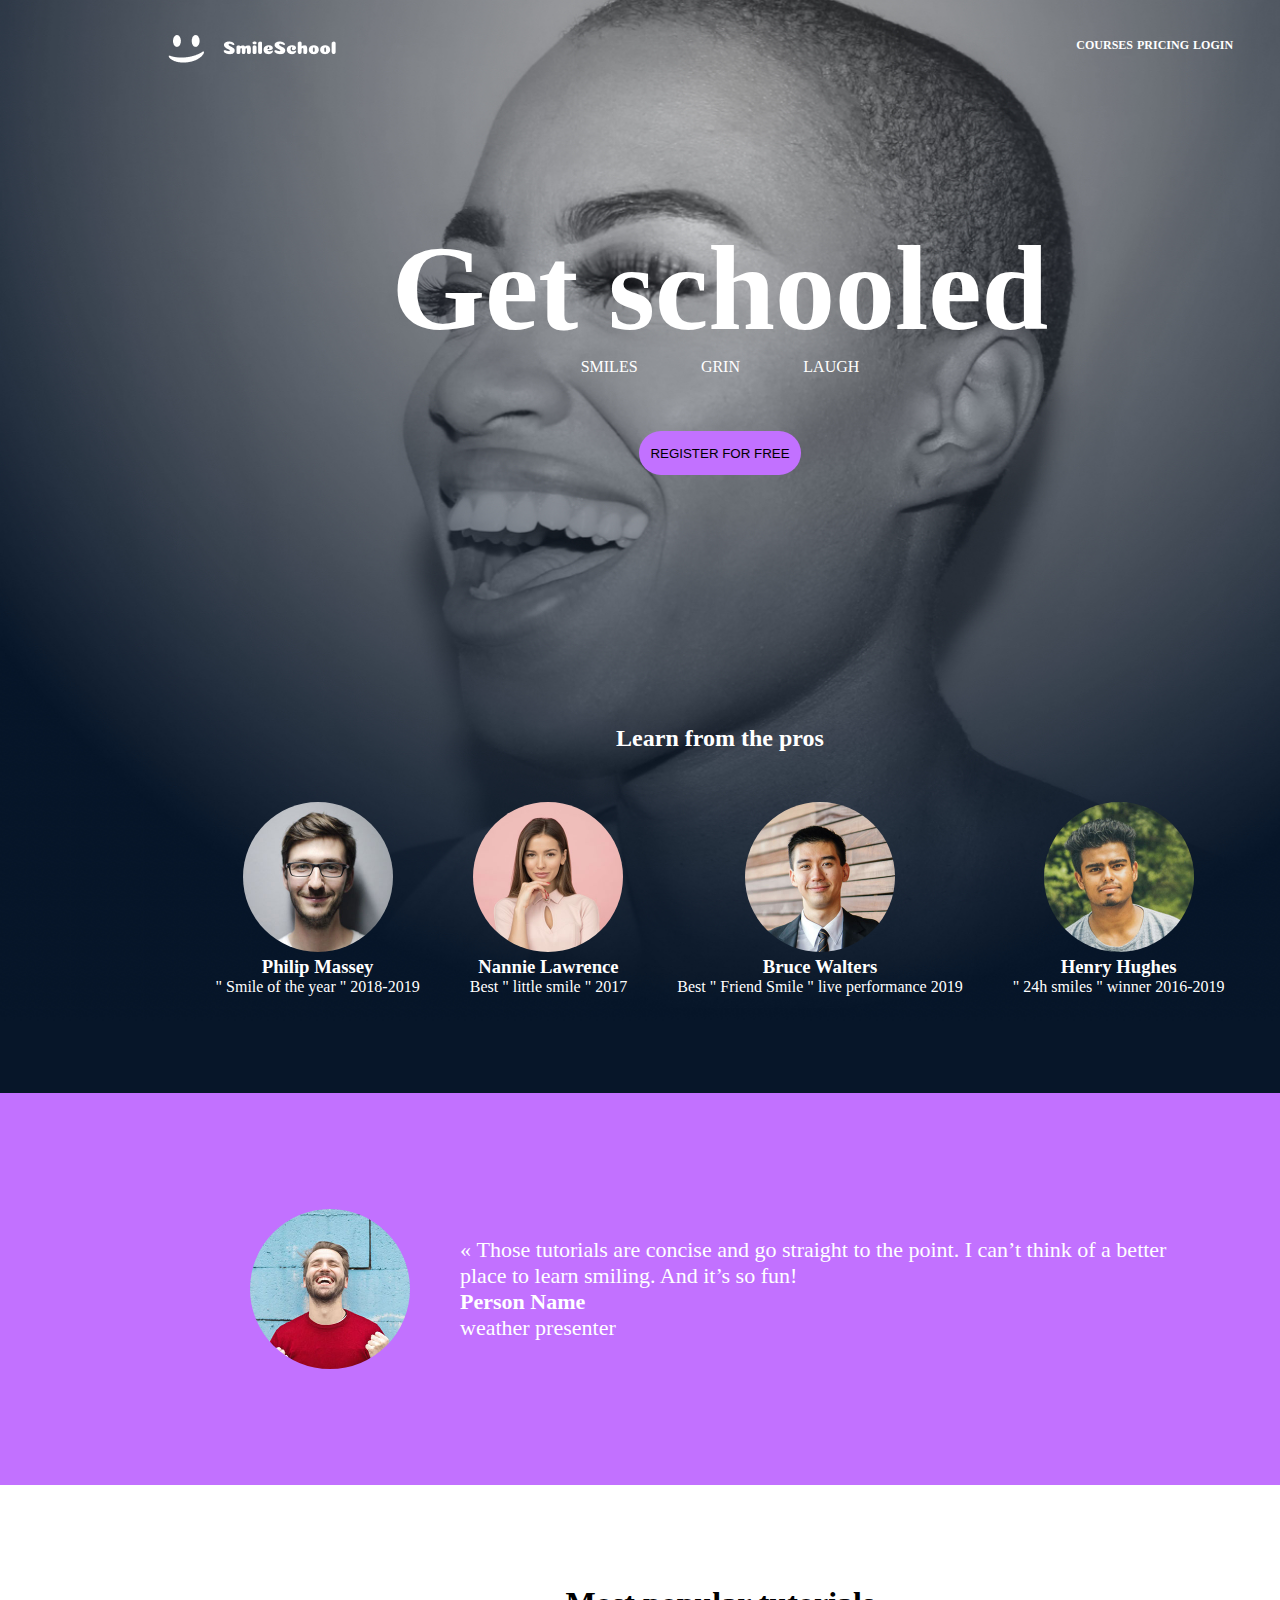
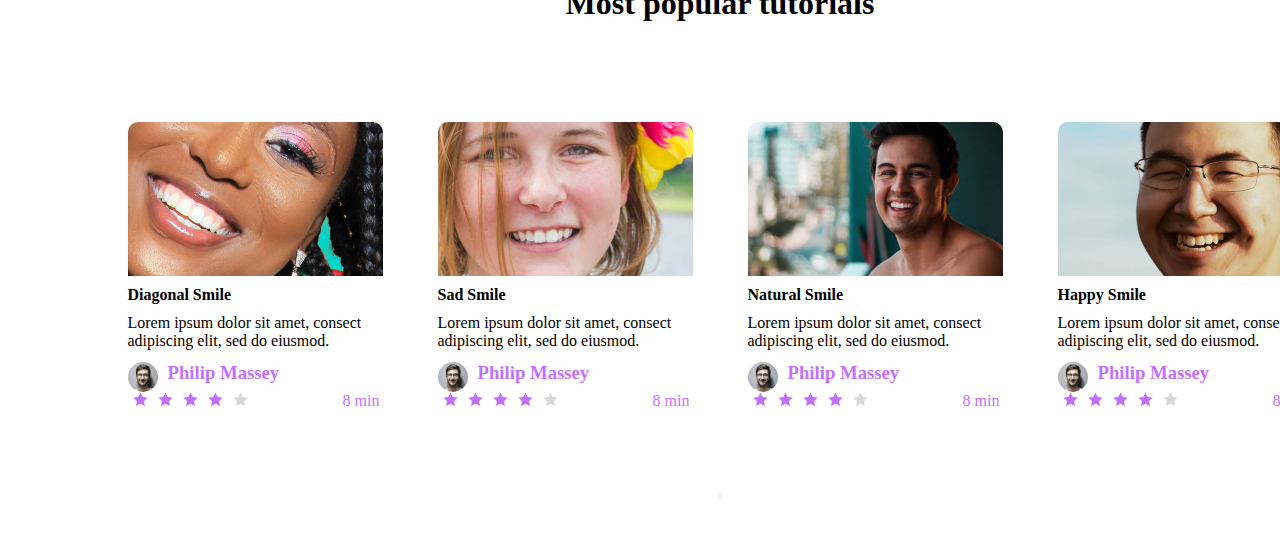
==== css_advanced/index.html @ 3825d34f "finished quote section and added tutorial section" ====
<!DOCTYPE html>
<html>
    <head>
        <link rel="stylesheet" href="./styles.css">
    </head>
    <body>
        <header>
            <div id="header_bar">
                <a><img src="./images/logo.png"></a>
                <nav>
                    <a>COURSES</a>
                    <a>PRICING</a>
                    <a>LOGIN</a>
                </nav>
            </div>

            <!-- Banner -->
            <section id="main_part">
                <div id="get_schooled">
                    <h1>Get schooled</h1>
                    <div>
                        <p>SMILES</p>
                        <p>GRIN</p>
                        <p>LAUGH</p>
                    </div>
                    <button id="register_button">REGISTER FOR FREE</button>
                </div>

                <div id="pros">
                    <h2>Learn from the pros</h2>
                    <div id="profiles">
                        <div>
                            <img src="./images/profile_1.jpg">
                            <h3>Philip Massey</h3>
                            <p>" Smile of the year " 2018-2019</p>
                        </div>
                        <div>
                            <img src="./images/profile_2.jpg">
                            <h3>Nannie Lawrence</h3>
                            <p>Best " little smile " 2017</p>
                        </div>
                        <div>
                            <img src="./images/profile_3.jpg">
                            <h3>Bruce Walters</h3>
                            <p>Best " Friend Smile " live performance 2019</p>
                        </div>
                        <div>
                            <img src="./images/profile_4.jpg">
                            <h3>Henry Hughes</h3>
                            <p>" 24h smiles " winner 2016-2019</p>
                        </div>
                    </div>
                </div>
            </section>
        </header>

        <main>
            <!-- Quote -->
            <section id="quote_part">
                <div>
                    <img src="./images/profile_5.jpg">
                    <div>
                        <blockquote>« Those tutorials are concise and go straight to the point. I can’t think of a better place to learn smiling. And it’s so fun!</blockquote>
                        <p class="bold">Person Name</p>
                        <p>weather presenter</p>
                    </div>
                </div>
            </section>

            <!-- Videos -->
            <section id="tutorials_part">
                <h1>Most popular tutorials</h1>
                <div id="tutorials">
                    <!-- Diagonal Smile -->
                    <div class="tuto_video">
                        <img src="./images/thumbnail_4.jpg">
                        <h2>Diagonal Smile</h2>
                        <p>Lorem ipsum dolor sit amet, consect adipiscing elit, sed do eiusmod.</p>
                        <div class="author">
                            <img src="./images/profile_1.jpg">
                            <h3>Philip Massey</h3>
                        </div>
                        <div class="rating">
                            <img src="./images/star_on.png">
                            <img src="./images/star_on.png">
                            <img src="./images/star_on.png">
                            <img src="./images/star_on.png">
                            <img src="./images/star_off.png">
                            <p>8 min</p>
                        </div>
                    </div>
                    
                    <!-- Sad Smile -->
                    <div class="tuto_video">
                        <img src="./images/thumbnail_3.jpg">
                        <h2>Sad Smile</h2>
                        <p>Lorem ipsum dolor sit amet, consect adipiscing elit, sed do eiusmod.</p>
                        <div class="author">
                            <img src="./images/profile_1.jpg">
                            <h3>Philip Massey</h3>
                        </div>
                        <div class="rating">
                            <img src="./images/star_on.png">
                            <img src="./images/star_on.png">
                            <img src="./images/star_on.png">
                            <img src="./images/star_on.png">
                            <img src="./images/star_off.png">
                            <p>8 min</p>
                        </div>
                    </div>
                    
                    <!-- Natural Smile -->
                    <div class="tuto_video">
                        <img src="./images/thumbnail_1.jpg">
                        <h2>Natural Smile</h2>
                        <p>Lorem ipsum dolor sit amet, consect adipiscing elit, sed do eiusmod.</p>
                        <div class="author">
                            <img src="./images/profile_1.jpg">
                            <h3>Philip Massey</h3>
                        </div>
                        <div class="rating">
                            <img src="./images/star_on.png">
                            <img src="./images/star_on.png">
                            <img src="./images/star_on.png">
                            <img src="./images/star_on.png">
                            <img src="./images/star_off.png">
                            <p>8 min</p>
                        </div>
                    </div>
                    
                    <!-- Happy Smile -->
                    <div class="tuto_video">
                        <img src="./images/thumbnail_2.jpg">
                        <h2>Happy Smile</h2>
                        <p>Lorem ipsum dolor sit amet, consect adipiscing elit, sed do eiusmod.</p>
                        <div class="author">
                            <img src="./images/profile_1.jpg">
                            <h3>Philip Massey</h3>
                        </div>
                        <div class="rating">
                            <img src="./images/star_on.png">
                            <img src="./images/star_on.png">
                            <img src="./images/star_on.png">
                            <img src="./images/star_on.png">
                            <img src="./images/star_off.png">
                            <p>8 min</p>
                        </div>
                    </div>
                </div>
            </section>

            <!-- Membership -->
            <section>
                <h1></h1>
                <div>
                    <div>
                        <img>
                        <h2></h2>
                        <p></p>
                    </div>
                    <div>
                        <img>
                        <h2></h2>
                        <p></p>
                    </div>
                    <div>
                        <img>
                        <h2></h2>
                        <p></p>
                    </div>
                    <div>
                        <img>
                        <h2></h2>
                        <p></p>
                    </div>
                </div>
                <button></button>
            </section>

            <!-- FAQ -->
            <section>
                <h1></h1>
                <div>
                    <div>
                        <div>
                            <h2></h2>
                            <p></p>
                        </div>
                        <div>
                            <h2></h2>
                            <p></p>
                        </div>
                    </div>
                    <div>
                        <div>
                            <h2></h2>
                            <p></p>
                        </div>
                        <div>
                            <h2></h2>
                            <p></p>
                        </div>
                    </div>
                </div>
            </section>
        </main>

        <!--Footer -->
        <footer>
            <div>
                <div>
                    <a><img></a>
                    <div>
                        <a><img></a>
                        <a><img></a>
                        <a><img></a>
                    </div>
                    <text></text>
                </div>
            </div>
        </footer>
    </body>
</html>
---- css_advanced/styles.css ----
* {
    margin: 0;
    padding: 0;
}

body {
    text-align: center;
    font-family: "Source Sans Pro";
    width: 1440px;
    height: auto;
}

header {
    background-image: url(./images/pic_1.jpg);
    background-size: cover;
    width: 100%;
    height: 1093px;
    display: flex;
    justify-content: center;
    align-items: center;
    color: #FFFFFF;
}

#header_bar {
    width: 1103.41px;
    height: 29.46px;
    position: absolute;
    top: 35.02px;
    display: flex;
    flex-direction: row;
    justify-content: space-between;
}

#header_bar a {
    width: 167.02px;
    height: 29.46px;
}

#header_bar nav {
    justify-self: flex-end;
    width: 234px;
    height: 15px;
}

#header_bar nav a {
    font-weight: bold;
    font-size: 12px;
}

#main_part {
    position: absolute;
    top: 220px;
}

#get_schooled {
    display: flex;
    justify-content: center;
    flex-direction: column;
    align-items: center;
}

#get_schooled h1 {
    font-size: 120px;
    font-weight: bold;
}

#get_schooled div {
    width: 342px;
    display: flex;
    flex-direction: row;
    justify-content: space-around;
}

#register_button {
    width: 162px;
    height: 44px;
    margin-top: 55px;
    background-color: #C271FF;
    border: none;
    border-radius: 22px;
}

#pros {
    width: 1009px;
    height: 237px;
    margin-top: 250px;
    display: flex;
    flex-direction: column;
}

#profiles {
    margin-top: 50px;
    display: flex;
    justify-content: space-between;
}

#profiles div img {
    width: 150px;
    height: 150px;
    border-radius: 100px;
}

#quote_part {
    width: 1440px;
    height: 392px;
    background-color: #C271FF;
    color: #FFFFFF;
    display: flex;
    justify-content: center;
}

#quote_part div {
    display: flex;
    flex-direction: row;
    align-items: center;
}

#quote_part div img {
    width: 160px;
    height: 160px;
    border-radius: 100px;
    margin-right: 50px;
}

#quote_part div div {
    flex-direction: column;
    justify-content: center;
    font-size: 22px;
    width: 730px;
    height: 150px;
}

#quote_part div div blockquote {
    text-align: left;
}

.bold {
    font-weight: bold;
}

#quote_part div div p {
    align-self: flex-start;
}

#tutorials_part {
    width: 100%;
}

#tutorials_part > h1 {
    margin: 100px 0 100px 0;
    font-size: 32px;
}

#tutorials {
    margin: 0px 100px 0 100px;
    display: flex;
    justify-content: space-around;
}

.tuto_video > img {
    display: flex;
    width: 255px;
    height: 154px;
    border-radius: 10px 10px 0 0;
}

.tuto_video {
    display: flex;
    flex-direction: column;
}

.tuto_video h2 {
    margin: 10px 0 10px 0;
    font-size: 16px;
    text-align: left;
}

.tuto_video > p {
    width: 242px;
    height: 48px;
    text-align: left;
}

.author {
    display: flex;
    flex-direction: row;
}

.author h3 {
    text-align: center;
    margin: 0 10px 0 10px;
    color: #C271FF;
}

.author img {
    width: 30px;
    height: 30px;
    border-radius: 100px;
}

.rating {
    display: flex;
    flex-direction: row;
    justify-content: flex-start;
    text-align: center;
}

.rating img {
    width: 15px;
    height: 15px;
    margin: 0 5px 0 5px;
}

.rating p {
    margin-left: 90px;
    color: #C271FF;
}
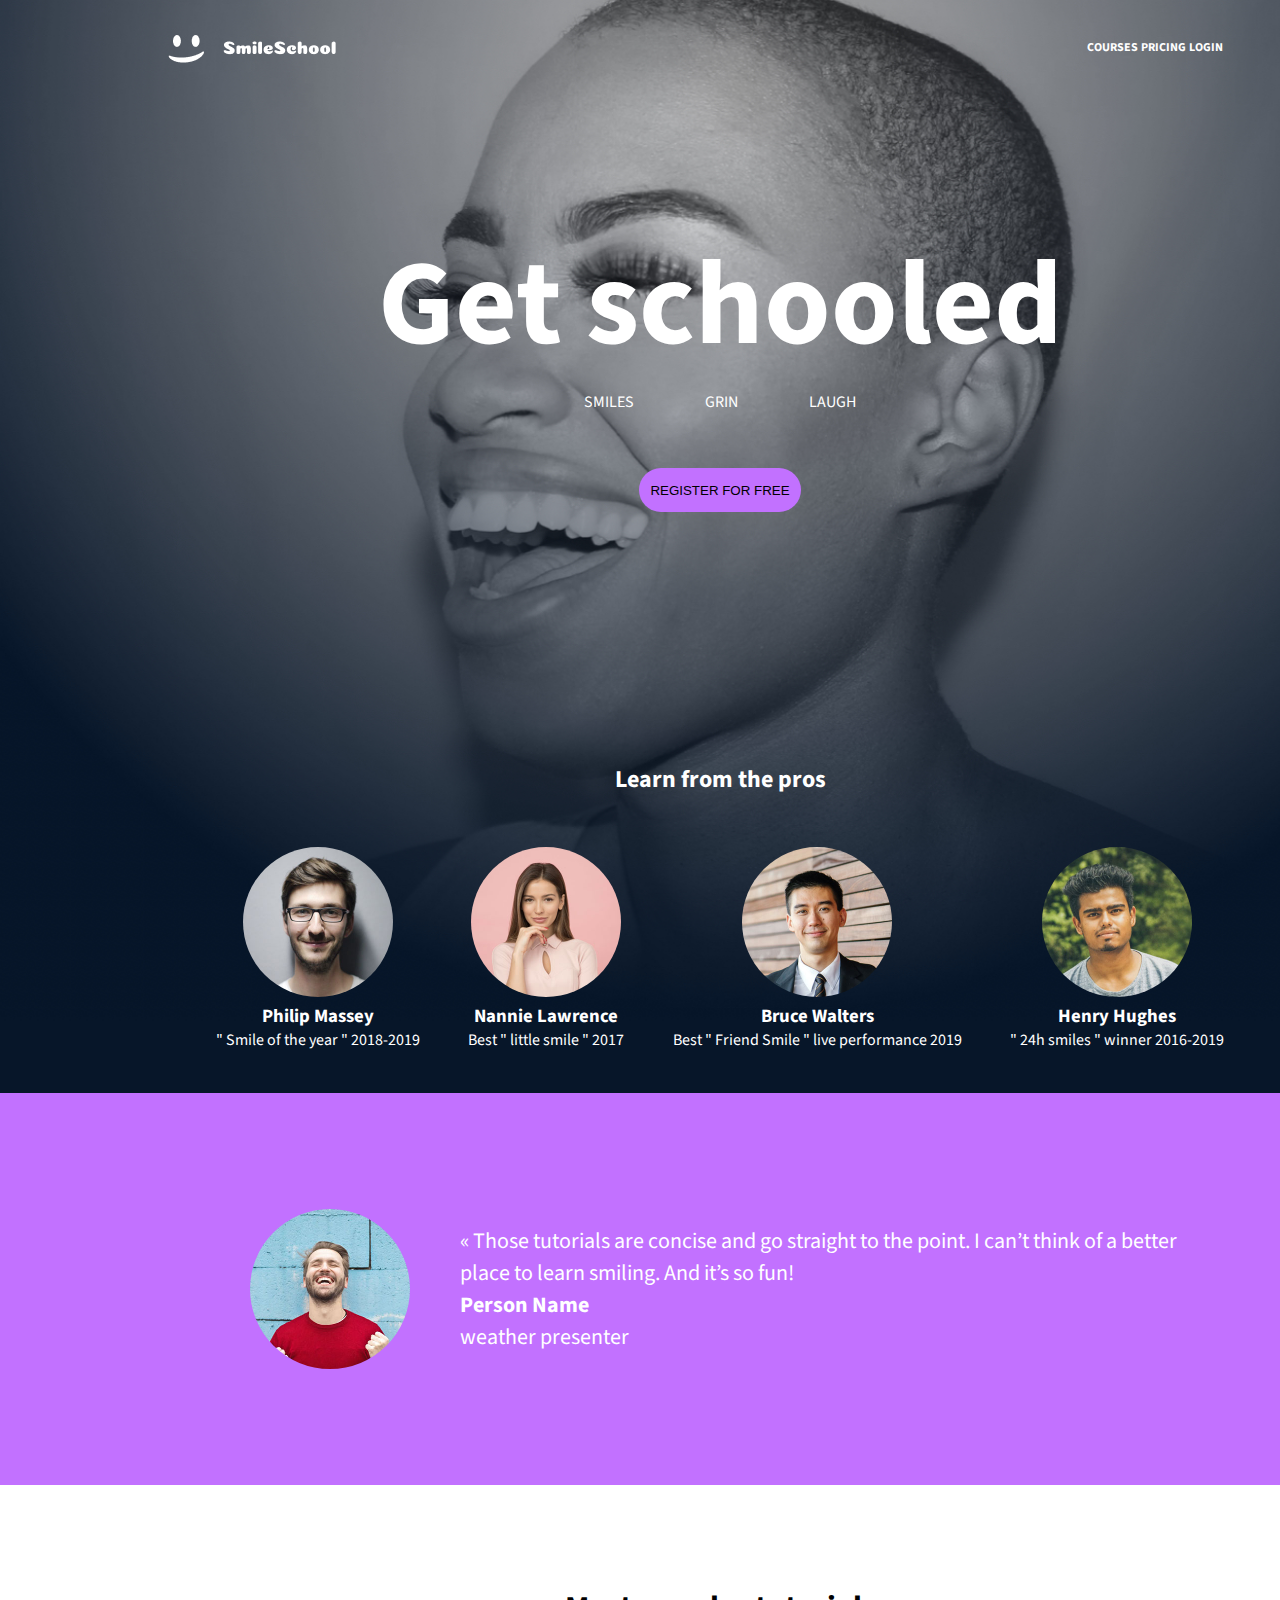
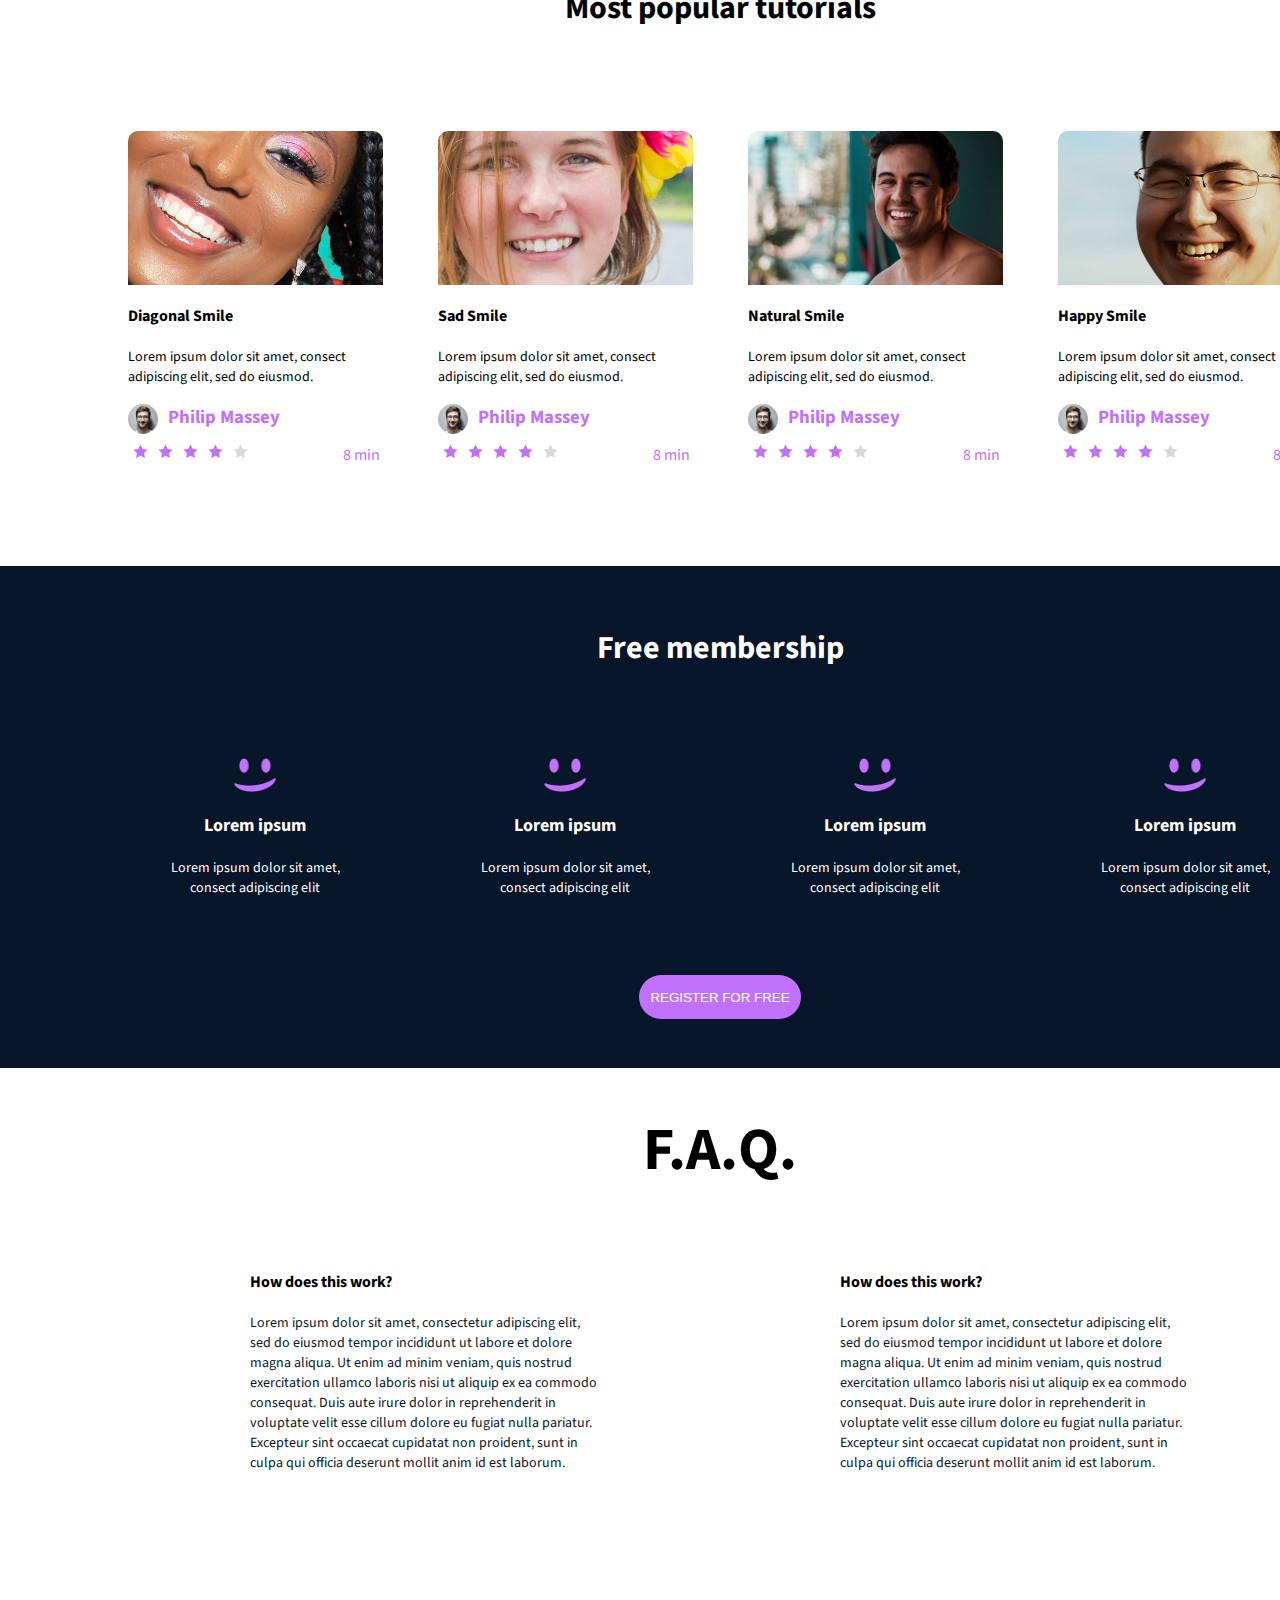
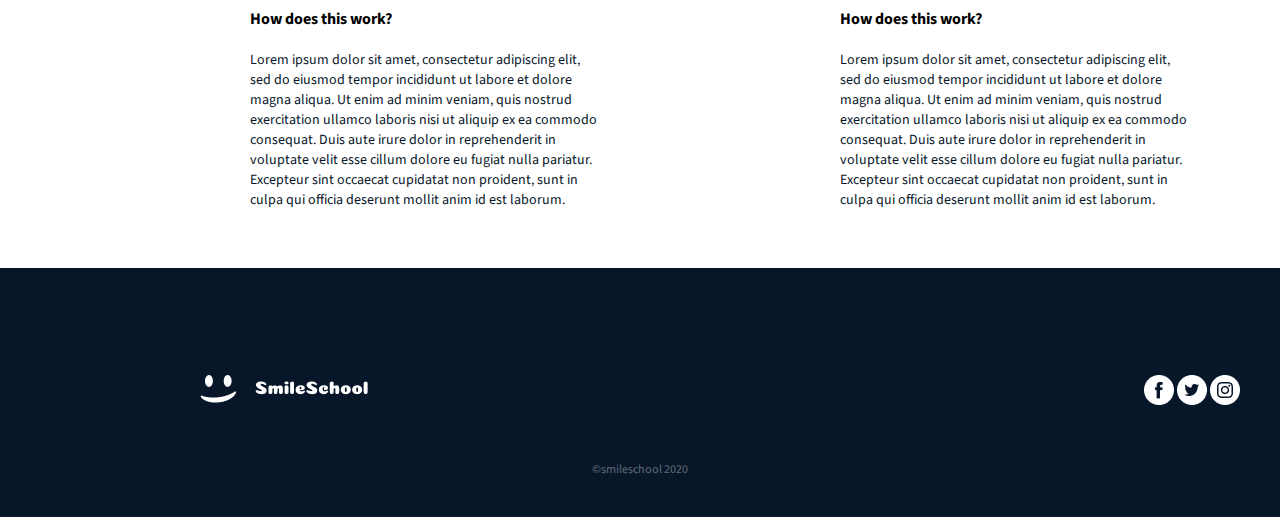
==== commit 92275b6a: "added membership FAQ and Footer sections" ====
--- a/css_advanced/index.html
+++ b/css_advanced/index.html
@@ -1,6 +1,7 @@
 <!DOCTYPE html>
 <html>
     <head>
+        <link href='https://fonts.googleapis.com/css?family=Source+Sans+Pro' rel='stylesheet' type='text/css'>
         <link rel="stylesheet" href="./styles.css">
     </head>
     <body>
@@ -23,7 +24,7 @@
                         <p>GRIN</p>
                         <p>LAUGH</p>
                     </div>
-                    <button id="register_button">REGISTER FOR FREE</button>
+                    <button class="register_button">REGISTER FOR FREE</button>
                 </div>
 
                 <div id="pros">
@@ -150,55 +151,83 @@
             </section>
 
             <!-- Membership -->
-            <section>
-                <h1></h1>
-                <div>
-                    <div>
-                        <img>
-                        <h2></h2>
-                        <p></p>
-                    </div>
-                    <div>
-                        <img>
-                        <h2></h2>
-                        <p></p>
-                    </div>
-                    <div>
-                        <img>
-                        <h2></h2>
-                        <p></p>
-                    </div>
-                    <div>
-                        <img>
-                        <h2></h2>
-                        <p></p>
-                    </div>
-                </div>
-                <button></button>
+            <section id="membership_part">
+                <h1>Free membership</h1>
+                <div id="dot_container">
+                    <div class="dot">
+                        <img src="./images/smile_on.png">
+                        <h2>Lorem ipsum</h2>
+                        <p>Lorem ipsum dolor sit amet, consect adipiscing elit</p>
+                    </div>
+                    <div class="dot">
+                        <img src="./images/smile_on.png">
+                        <h2>Lorem ipsum</h2>
+                        <p>Lorem ipsum dolor sit amet, consect adipiscing elit</p>
+                    </div>
+                    <div class="dot">
+                        <img src="./images/smile_on.png">
+                        <h2>Lorem ipsum</h2>
+                        <p>Lorem ipsum dolor sit amet, consect adipiscing elit</p>
+                    </div>
+                    <div class="dot">
+                        <img src="./images/smile_on.png">
+                        <h2>Lorem ipsum</h2>
+                        <p>Lorem ipsum dolor sit amet, consect adipiscing elit</p>
+                    </div>
+                </div>
+                <button class="register_button">REGISTER FOR FREE</button>
             </section>
 
             <!-- FAQ -->
-            <section>
-                <h1></h1>
-                <div>
-                    <div>
-                        <div>
-                            <h2></h2>
-                            <p></p>
-                        </div>
-                        <div>
-                            <h2></h2>
-                            <p></p>
-                        </div>
-                    </div>
-                    <div>
-                        <div>
-                            <h2></h2>
-                            <p></p>
-                        </div>
-                        <div>
-                            <h2></h2>
-                            <p></p>
+            <section id="faq_part">
+                <h1>F.A.Q.</h1>
+                <div id="faq_container">
+                    <div class="faq_row">
+                        <div class="faq">
+                            <h2>How does this work?</h2>
+                            <p>Lorem ipsum dolor sit amet, consectetur adipiscing elit, 
+                                sed do eiusmod tempor incididunt ut labore et dolore 
+                                magna aliqua. Ut enim ad minim veniam, quis nostrud 
+                                exercitation ullamco laboris nisi ut aliquip ex ea commodo 
+                                consequat. Duis aute irure dolor in reprehenderit in 
+                                voluptate velit esse cillum dolore eu fugiat nulla 
+                                pariatur. Excepteur sint occaecat cupidatat non proident, 
+                                sunt in culpa qui officia deserunt mollit anim id est laborum.</p>
+                        </div>
+                        <div class="faq">
+                            <h2>How does this work?</h2>
+                            <p>Lorem ipsum dolor sit amet, consectetur adipiscing elit, 
+                                sed do eiusmod tempor incididunt ut labore et dolore 
+                                magna aliqua. Ut enim ad minim veniam, quis nostrud 
+                                exercitation ullamco laboris nisi ut aliquip ex ea commodo 
+                                consequat. Duis aute irure dolor in reprehenderit in 
+                                voluptate velit esse cillum dolore eu fugiat nulla 
+                                pariatur. Excepteur sint occaecat cupidatat non proident, 
+                                sunt in culpa qui officia deserunt mollit anim id est laborum.</p>
+                        </div>
+                    </div>
+                    <div class="faq_row">
+                        <div class="faq">
+                            <h2>How does this work?</h2>
+                            <p>Lorem ipsum dolor sit amet, consectetur adipiscing elit, 
+                                sed do eiusmod tempor incididunt ut labore et dolore 
+                                magna aliqua. Ut enim ad minim veniam, quis nostrud 
+                                exercitation ullamco laboris nisi ut aliquip ex ea commodo 
+                                consequat. Duis aute irure dolor in reprehenderit in 
+                                voluptate velit esse cillum dolore eu fugiat nulla 
+                                pariatur. Excepteur sint occaecat cupidatat non proident, 
+                                sunt in culpa qui officia deserunt mollit anim id est laborum.</p>
+                        </div>
+                        <div class="faq">
+                            <h2>How does this work?</h2>
+                            <p>Lorem ipsum dolor sit amet, consectetur adipiscing elit, 
+                                sed do eiusmod tempor incididunt ut labore et dolore 
+                                magna aliqua. Ut enim ad minim veniam, quis nostrud 
+                                exercitation ullamco laboris nisi ut aliquip ex ea commodo 
+                                consequat. Duis aute irure dolor in reprehenderit in 
+                                voluptate velit esse cillum dolore eu fugiat nulla 
+                                pariatur. Excepteur sint occaecat cupidatat non proident, 
+                                sunt in culpa qui officia deserunt mollit anim id est laborum.</p>
                         </div>
                     </div>
                 </div>
@@ -207,16 +236,16 @@
 
         <!--Footer -->
         <footer>
-            <div>
-                <div>
-                    <a><img></a>
+            <div class="footer_content_container">
+                <div id="footer_content">
+                    <a><img src="./images/logo.png"></a>
                     <div>
-                        <a><img></a>
-                        <a><img></a>
-                        <a><img></a>
-                    </div>
-                    <text></text>
-                </div>
+                        <a><img src="./images/Facebook.png"></a>
+                        <a><img src="./images/Twitter.png"></a>
+                        <a><img src="./images/Instagram.png"></a>
+                    </div>
+                </div>
+                <p>©smileschool 2020</p>
             </div>
         </footer>
     </body>
--- a/css_advanced/styles.css
+++ b/css_advanced/styles.css
@@ -5,7 +5,7 @@
 
 body {
     text-align: center;
-    font-family: "Source Sans Pro";
+    font-family: 'Source Sans Pro', sans-serif;
     width: 1440px;
     height: auto;
 }
@@ -19,6 +19,7 @@
     justify-content: center;
     align-items: center;
     color: #FFFFFF;
+    background-color: #071629;
 }
 
 #header_bar {
@@ -71,7 +72,7 @@
     justify-content: space-around;
 }
 
-#register_button {
+.register_button {
     width: 162px;
     height: 44px;
     margin-top: 55px;
@@ -144,6 +145,7 @@
 
 #tutorials_part {
     width: 100%;
+    margin-bottom: 100px;
 }
 
 #tutorials_part > h1 {
@@ -167,6 +169,9 @@
 .tuto_video {
     display: flex;
     flex-direction: column;
+    justify-content: space-between;
+    width: 255px;
+    height: 335px;
 }
 
 .tuto_video h2 {
@@ -176,6 +181,7 @@
 }
 
 .tuto_video > p {
+    font-size: 14px;
     width: 242px;
     height: 48px;
     text-align: left;
@@ -214,4 +220,123 @@
 .rating p {
     margin-left: 90px;
     color: #C271FF;
+}
+
+#membership_part {
+    width: 1440px;
+    height: 502px;
+    background-color: #071629;
+    color: #FFFFFF;
+    display: flex;
+    justify-content: center;
+    flex-direction: column;
+    justify-content: space-around;
+}
+
+#membership_part > h1 {
+    font-size: 32px;
+    margin: 30px 0 30px 0;
+}
+
+#dot_container {
+    margin: 0 100px 0 100px;
+    display: flex;
+    justify-content: space-around;
+}
+
+.dot {
+    width: 170px;
+    display: flex;
+    flex-direction: column;
+}
+
+.dot img {
+    width: 43.67px;
+    height: 35.35px;
+    align-self: center;
+}
+
+.dot h2 {
+    margin: 20px 0 20px 0;
+    font-size: 18px;
+}
+
+.dot p {
+    font-size: 14px;
+}
+
+#membership_part button {
+    margin: 20px 0 20px;
+    align-self: center;
+    color: #FFFFFF;
+}
+
+#faq_part {
+    width: 1440px;
+    height: 800px;
+    display: flex;
+    flex-direction: column;
+    justify-content: center;
+}
+
+#faq_part h1 {
+    margin-top: 40px;
+    font-size: 60px;
+}
+
+#faq_container {
+    margin: 0 250px 0 250px;
+    height: 707px;
+    display: flex;
+    flex-direction: column;
+    justify-content: space-around;
+}
+
+.faq_row {
+    display: flex;
+    flex-direction: row;
+    justify-content: space-between;
+}
+
+.faq {
+    width: 350px;
+}
+
+.faq h2 {
+    margin: 20px 0 20px 0;
+    text-align: left;
+    font-size: 16px;
+    font-weight: bold;
+}
+
+.faq p {
+    text-align: left;
+    font-size: 14px;
+    color: #071629;
+}
+
+footer {
+    width: 1440px;
+    height: 249px;
+    background-color: #071629;
+    display: flex;
+    flex-direction: column;
+    justify-content: space-around;
+    color: #FFFFFF;
+
+}
+
+#footer_content {
+    margin: 0 200px 0 200px;
+    display: flex;
+    justify-content: space-between;
+}
+
+footer div p {
+    margin-top: 50px;
+    position: absolute;
+    left: 45%;
+    right: 45%;
+    font-size: 12px;
+    opacity: 35%;
 }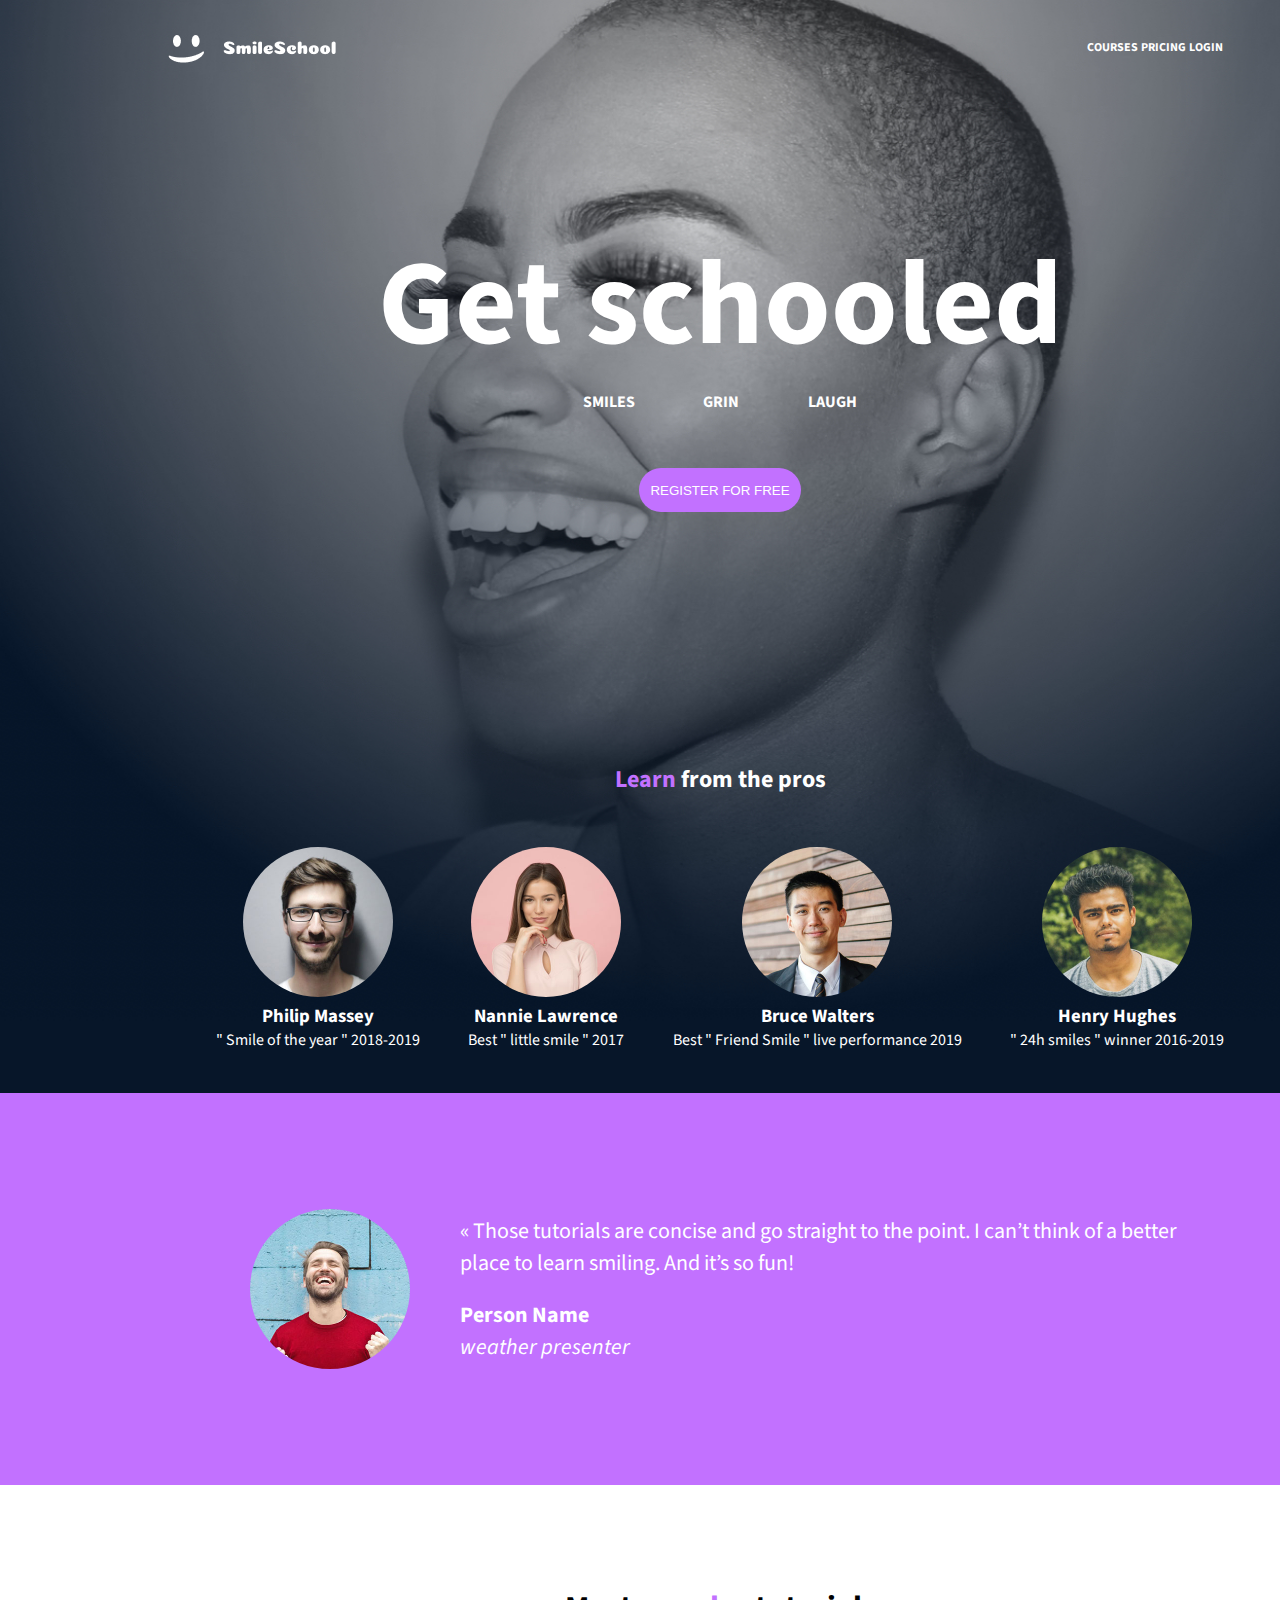
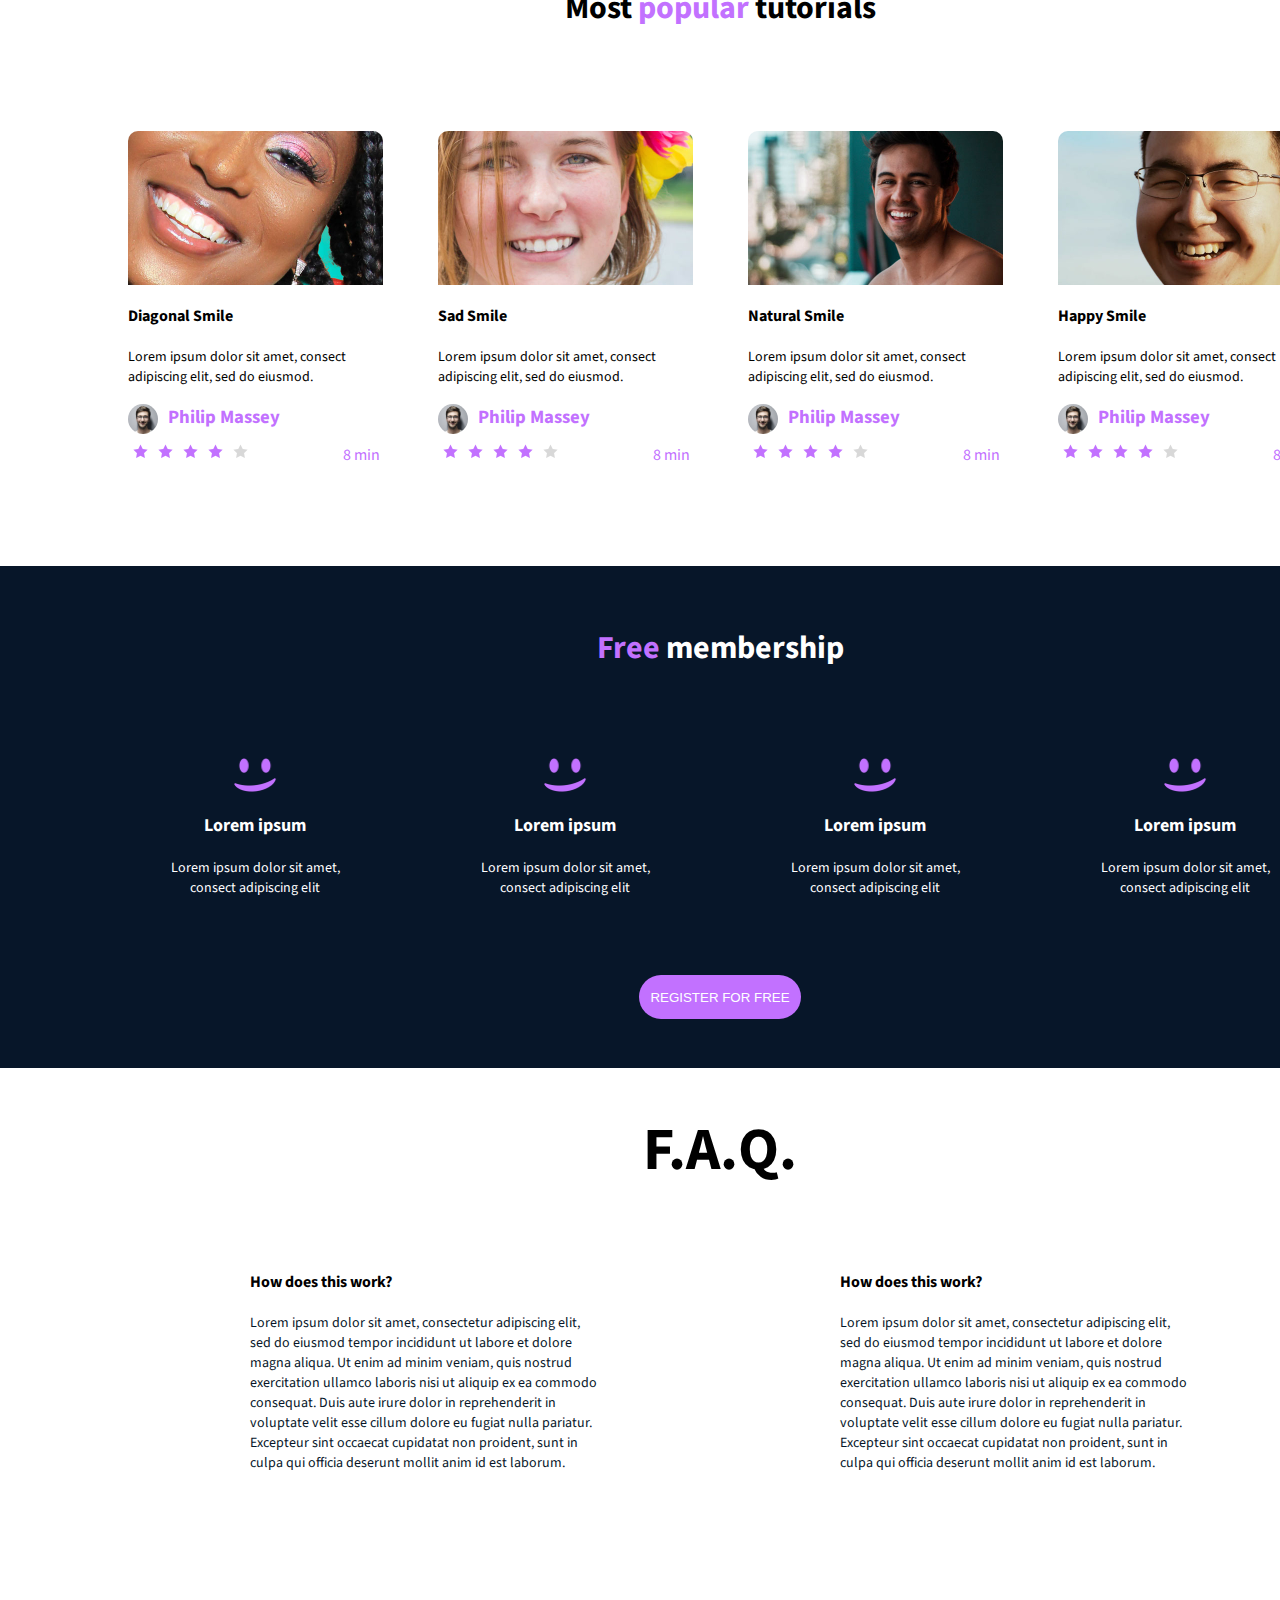
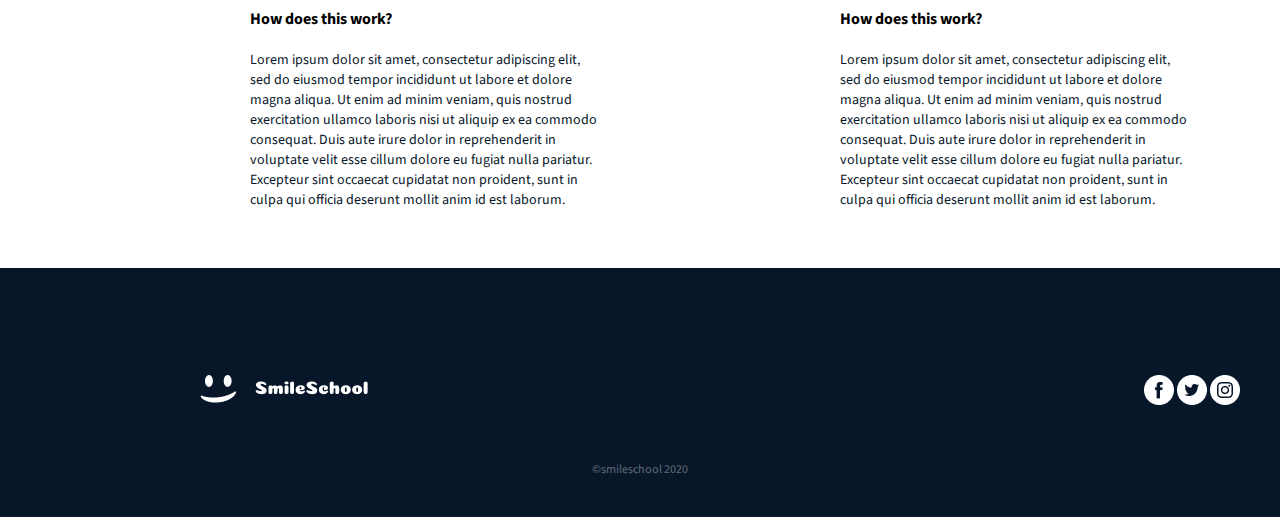
==== commit 58e397b1: "finishing touches" ====
--- a/css_advanced/index.html
+++ b/css_advanced/index.html
@@ -28,7 +28,7 @@
                 </div>
 
                 <div id="pros">
-                    <h2>Learn from the pros</h2>
+                    <h2><span class="blue_bold">Learn</span> from the pros</h2>
                     <div id="profiles">
                         <div>
                             <img src="./images/profile_1.jpg">
@@ -63,14 +63,14 @@
                     <div>
                         <blockquote>« Those tutorials are concise and go straight to the point. I can’t think of a better place to learn smiling. And it’s so fun!</blockquote>
                         <p class="bold">Person Name</p>
-                        <p>weather presenter</p>
+                        <p class="ital">weather presenter</p>
                     </div>
                 </div>
             </section>
 
             <!-- Videos -->
             <section id="tutorials_part">
-                <h1>Most popular tutorials</h1>
+                <h1>Most <span class="blue_bold">popular</span> tutorials</h1>
                 <div id="tutorials">
                     <!-- Diagonal Smile -->
                     <div class="tuto_video">
@@ -152,7 +152,7 @@
 
             <!-- Membership -->
             <section id="membership_part">
-                <h1>Free membership</h1>
+                <h1><span class="blue_bold">Free</span> membership</h1>
                 <div id="dot_container">
                     <div class="dot">
                         <img src="./images/smile_on.png">
--- a/css_advanced/styles.css
+++ b/css_advanced/styles.css
@@ -70,6 +70,11 @@
     display: flex;
     flex-direction: row;
     justify-content: space-around;
+}
+
+#get_schooled div p {
+    font-size: 16px;
+    font-weight: bold;
 }
 
 .register_button {
@@ -79,6 +84,7 @@
     background-color: #C271FF;
     border: none;
     border-radius: 22px;
+    color: #FFFFFF;
 }
 
 #pros {
@@ -133,6 +139,11 @@
 
 #quote_part div div blockquote {
     text-align: left;
+    margin: 0 0 20px 0;
+}
+
+.ital {
+    font-style: italic;
 }
 
 .bold {
@@ -151,6 +162,11 @@
 #tutorials_part > h1 {
     margin: 100px 0 100px 0;
     font-size: 32px;
+}
+
+.blue_bold {
+    color: #C271FF;
+    font-weight: bold;
 }
 
 #tutorials {
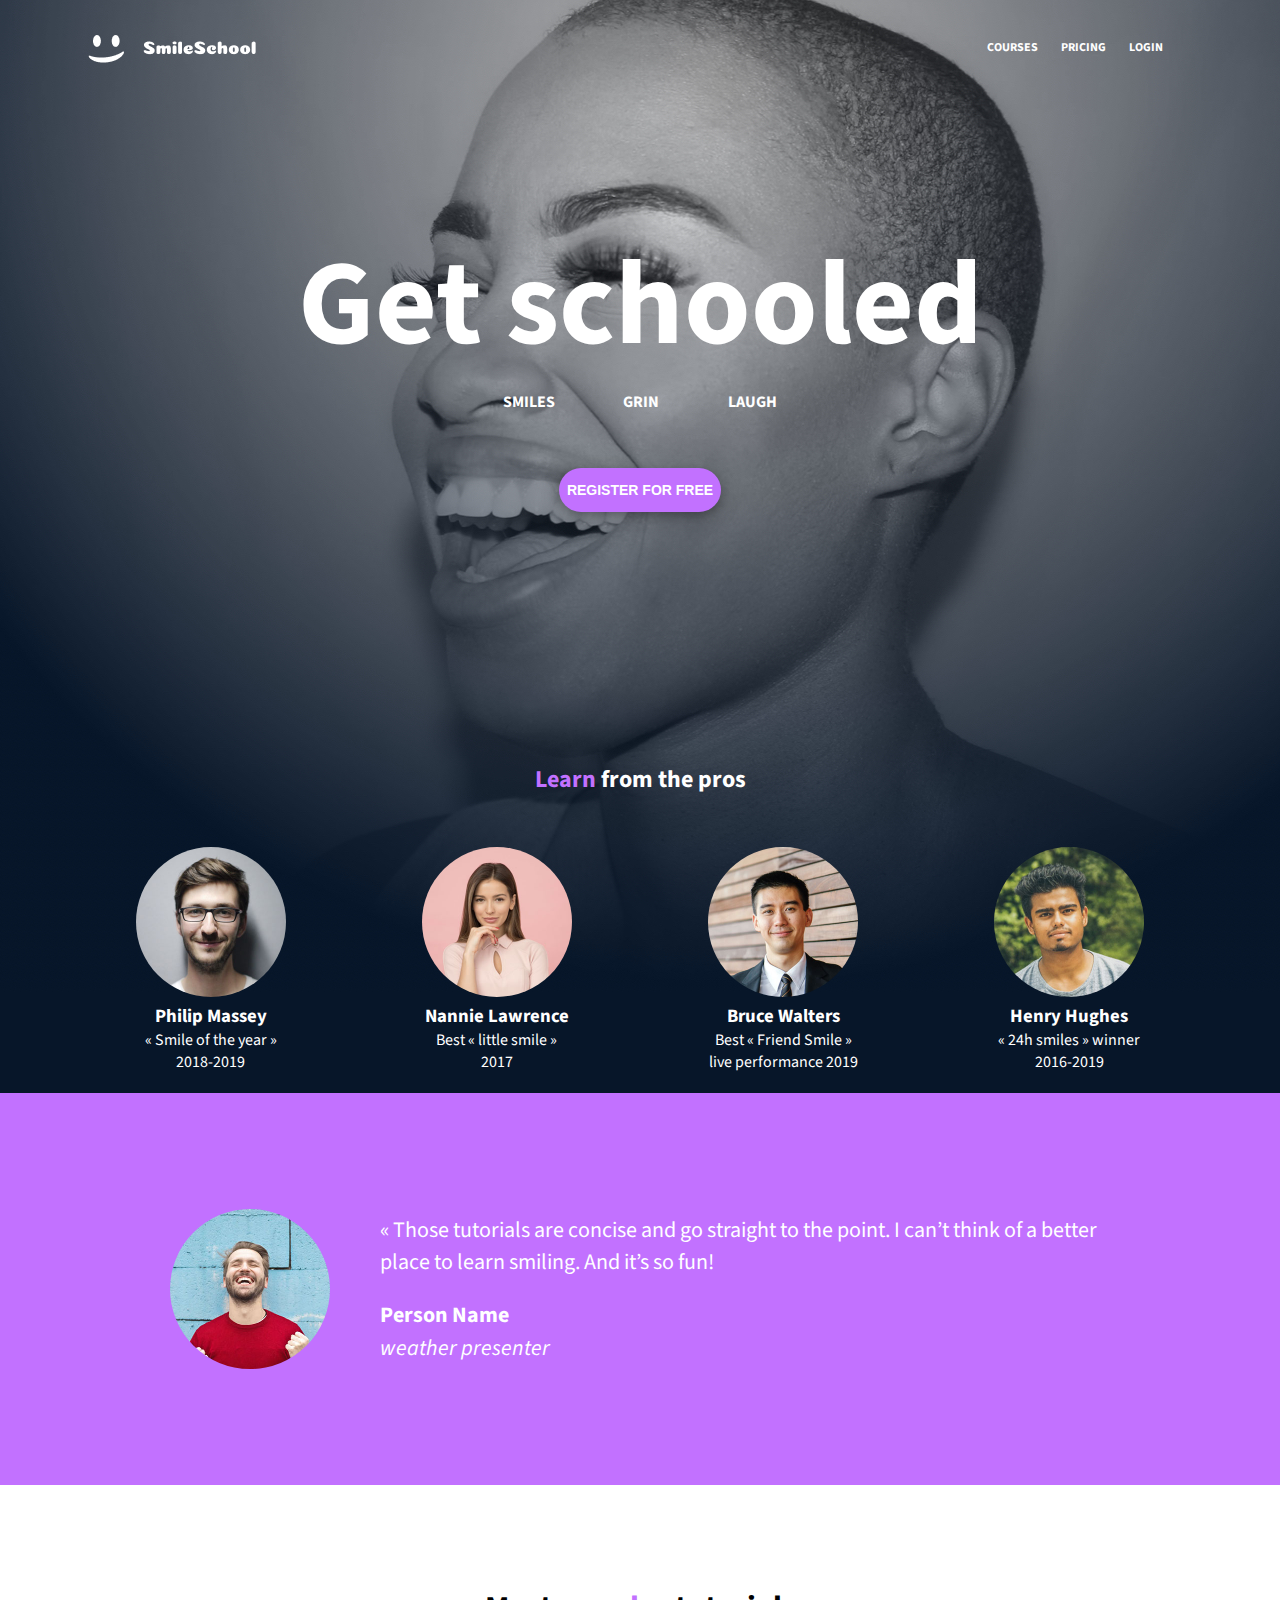
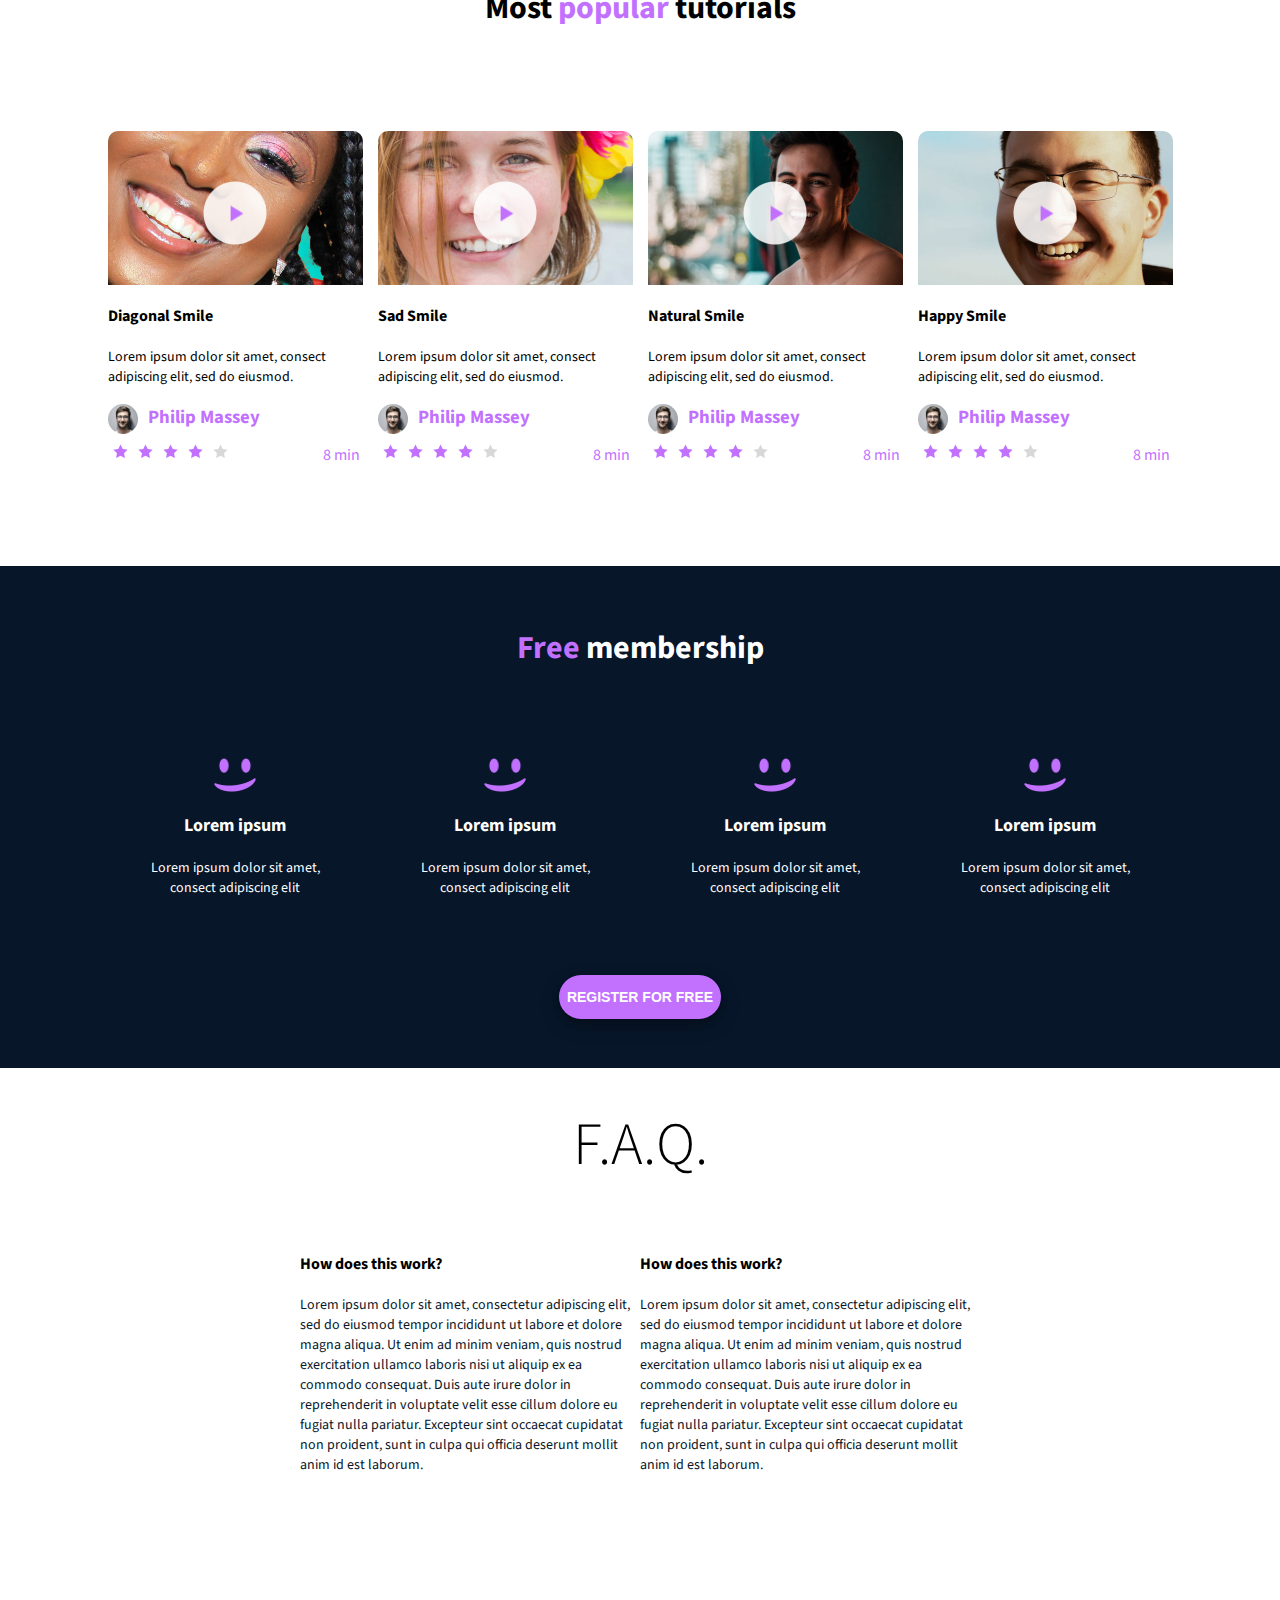
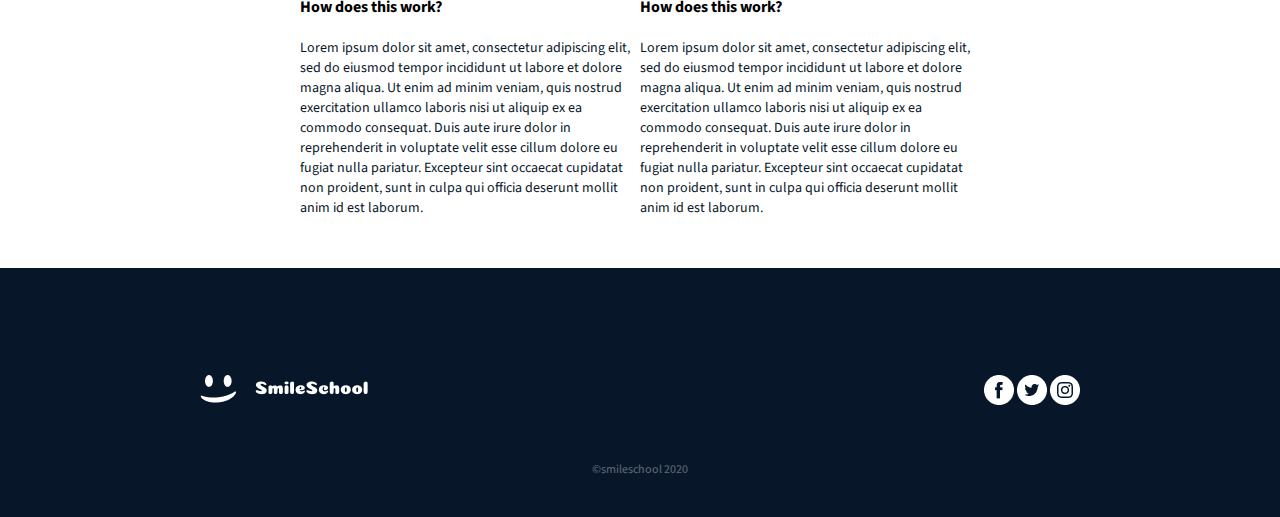
==== commit 0cdb4f96: "added finishing touches" ====
--- a/css_advanced/index.html
+++ b/css_advanced/index.html
@@ -33,22 +33,22 @@
                         <div>
                             <img src="./images/profile_1.jpg">
                             <h3>Philip Massey</h3>
-                            <p>" Smile of the year " 2018-2019</p>
+                            <p>« Smile of the year » 2018-2019</p>
                         </div>
                         <div>
                             <img src="./images/profile_2.jpg">
                             <h3>Nannie Lawrence</h3>
-                            <p>Best " little smile " 2017</p>
+                            <p>Best « little smile » 2017</p>
                         </div>
                         <div>
                             <img src="./images/profile_3.jpg">
                             <h3>Bruce Walters</h3>
-                            <p>Best " Friend Smile " live performance 2019</p>
+                            <p>Best « Friend Smile » live performance 2019</p>
                         </div>
                         <div>
                             <img src="./images/profile_4.jpg">
                             <h3>Henry Hughes</h3>
-                            <p>" 24h smiles " winner 2016-2019</p>
+                            <p>« 24h smiles » winner 2016-2019</p>
                         </div>
                     </div>
                 </div>
@@ -75,6 +75,9 @@
                     <!-- Diagonal Smile -->
                     <div class="tuto_video">
                         <img src="./images/thumbnail_4.jpg">
+                        <div class="play_button">
+                            <img src="./images/play.png">
+                        </div>
                         <h2>Diagonal Smile</h2>
                         <p>Lorem ipsum dolor sit amet, consect adipiscing elit, sed do eiusmod.</p>
                         <div class="author">
@@ -94,6 +97,9 @@
                     <!-- Sad Smile -->
                     <div class="tuto_video">
                         <img src="./images/thumbnail_3.jpg">
+                        <div class="play_button">
+                            <img src="./images/play.png">
+                        </div>
                         <h2>Sad Smile</h2>
                         <p>Lorem ipsum dolor sit amet, consect adipiscing elit, sed do eiusmod.</p>
                         <div class="author">
@@ -113,6 +119,9 @@
                     <!-- Natural Smile -->
                     <div class="tuto_video">
                         <img src="./images/thumbnail_1.jpg">
+                        <div class="play_button">
+                            <img src="./images/play.png">
+                        </div>
                         <h2>Natural Smile</h2>
                         <p>Lorem ipsum dolor sit amet, consect adipiscing elit, sed do eiusmod.</p>
                         <div class="author">
@@ -132,6 +141,9 @@
                     <!-- Happy Smile -->
                     <div class="tuto_video">
                         <img src="./images/thumbnail_2.jpg">
+                        <div class="play_button">
+                            <img src="./images/play.png">
+                        </div>
                         <h2>Happy Smile</h2>
                         <p>Lorem ipsum dolor sit amet, consect adipiscing elit, sed do eiusmod.</p>
                         <div class="author">
--- a/css_advanced/styles.css
+++ b/css_advanced/styles.css
@@ -6,7 +6,6 @@
 body {
     text-align: center;
     font-family: 'Source Sans Pro', sans-serif;
-    width: 1440px;
     height: auto;
 }
 
@@ -44,6 +43,7 @@
 }
 
 #header_bar nav a {
+    margin: 0 10px 0 10px;
     font-weight: bold;
     font-size: 12px;
 }
@@ -62,7 +62,7 @@
 
 #get_schooled h1 {
     font-size: 120px;
-    font-weight: bold;
+    font-weight: 700;
 }
 
 #get_schooled div {
@@ -85,6 +85,9 @@
     border: none;
     border-radius: 22px;
     color: #FFFFFF;
+    font-size: 14px;
+    font-weight: 600;
+    box-shadow: 0 4px 8px 0 rgba(0, 0, 0, 0.2), 0 6px 20px 0 rgba(0, 0, 0, 0.2);
 }
 
 #pros {
@@ -101,6 +104,11 @@
     justify-content: space-between;
 }
 
+#profiles > div {
+    width: 150px;
+    height: 237px;
+}
+
 #profiles div img {
     width: 150px;
     height: 150px;
@@ -108,7 +116,6 @@
 }
 
 #quote_part {
-    width: 1440px;
     height: 392px;
     background-color: #C271FF;
     color: #FFFFFF;
@@ -131,7 +138,7 @@
 
 #quote_part div div {
     flex-direction: column;
-    justify-content: center;
+    justify-content: space-between;
     font-size: 22px;
     width: 730px;
     height: 150px;
@@ -140,6 +147,8 @@
 #quote_part div div blockquote {
     text-align: left;
     margin: 0 0 20px 0;
+    font-size: 22px;
+    font-weight: 400;
 }
 
 .ital {
@@ -190,10 +199,25 @@
     height: 335px;
 }
 
+.play_button {
+    width: 64px;
+    height: 64px;
+    position: absolute;
+    align-self: center;
+    margin-top: 50px; 
+    display: flex;
+}
+
+.play_button img {
+    width: 64px;
+    height: 64px;
+}
+
 .tuto_video h2 {
     margin: 10px 0 10px 0;
     font-size: 16px;
     text-align: left;
+    font-weight: 700;
 }
 
 .tuto_video > p {
@@ -239,7 +263,6 @@
 }
 
 #membership_part {
-    width: 1440px;
     height: 502px;
     background-color: #071629;
     color: #FFFFFF;
@@ -252,6 +275,7 @@
 #membership_part > h1 {
     font-size: 32px;
     margin: 30px 0 30px 0;
+    font-weight: 700;
 }
 
 #dot_container {
@@ -288,7 +312,6 @@
 }
 
 #faq_part {
-    width: 1440px;
     height: 800px;
     display: flex;
     flex-direction: column;
@@ -298,10 +321,12 @@
 #faq_part h1 {
     margin-top: 40px;
     font-size: 60px;
+    font-weight: 300 !important;
+    line-height: 75px;
 }
 
 #faq_container {
-    margin: 0 250px 0 250px;
+    margin: 0 300px 0 300px;
     height: 707px;
     display: flex;
     flex-direction: column;
@@ -332,7 +357,6 @@
 }
 
 footer {
-    width: 1440px;
     height: 249px;
     background-color: #071629;
     display: flex;
